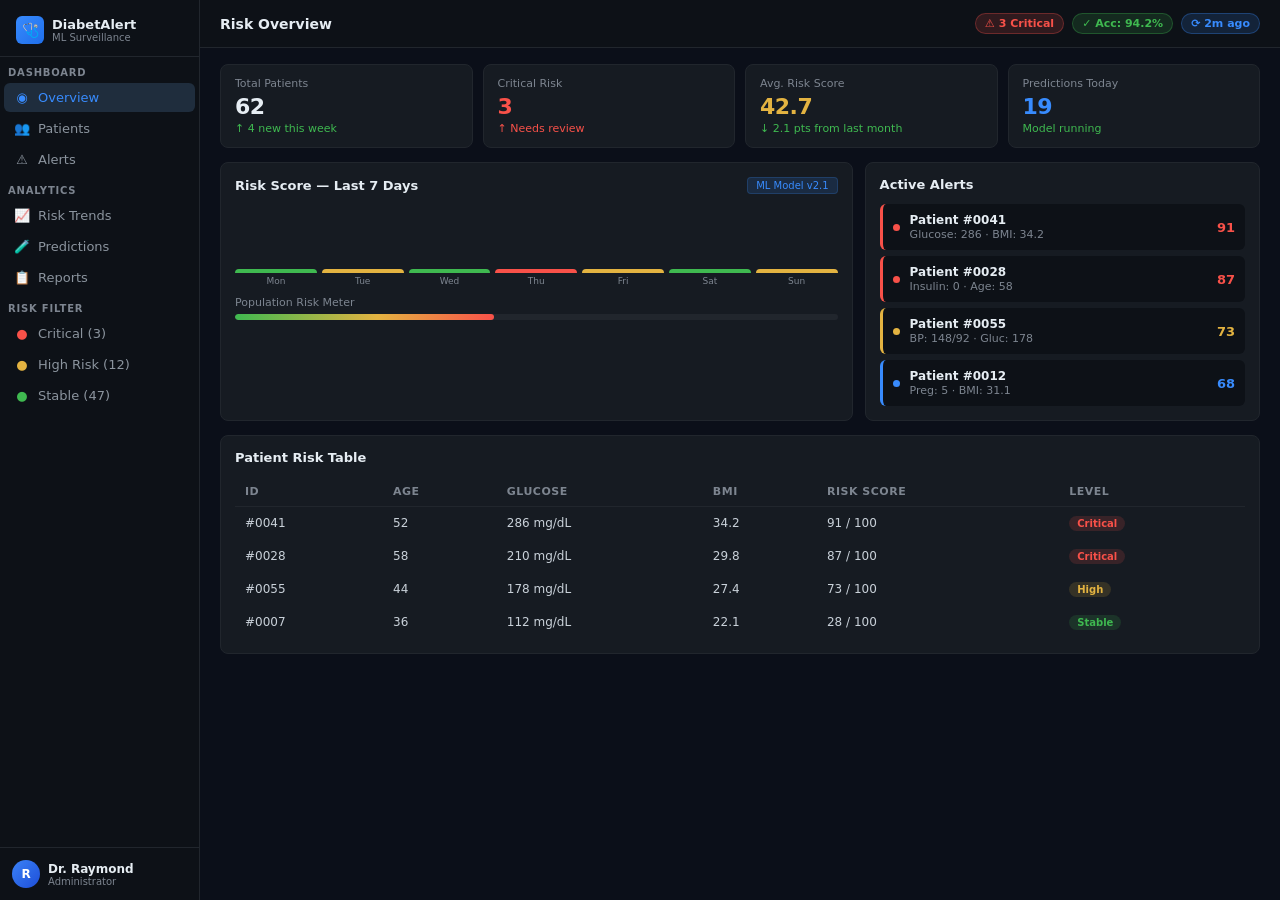
==== ui/diabetes.html @ 234a0478 "Initial portfolio deployment" ====
<!DOCTYPE html>
<html lang="en">
<head>
<meta charset="UTF-8">
<style>
*{margin:0;padding:0;box-sizing:border-box;}
body{background:#0b0f19;color:#c9d1d9;font-family:'Segoe UI',system-ui,-apple-system,sans-serif;height:100vh;overflow:hidden;display:flex;}

/* SIDEBAR */
.sidebar{width:200px;background:#0d1117;border-right:1px solid #21262d;display:flex;flex-direction:column;padding:0;flex-shrink:0;}
.brand{padding:16px 16px 12px;display:flex;align-items:center;gap:8px;border-bottom:1px solid #21262d;}
.brand-icon{width:28px;height:28px;background:linear-gradient(135deg,#388bfd,#1f6feb);border-radius:6px;display:flex;align-items:center;justify-content:center;font-size:14px;flex-shrink:0;}
.brand-name{font-size:13px;font-weight:700;color:#e6edf3;}
.brand-sub{font-size:10px;color:#7d8590;}
.nav-section{padding:10px 8px 4px;font-size:10px;color:#7d8590;letter-spacing:.8px;text-transform:uppercase;font-weight:600;}
.nav-item{display:flex;align-items:center;gap:8px;padding:7px 10px;margin:1px 4px;border-radius:6px;cursor:pointer;font-size:13px;color:#8b949e;transition:.1s;}
.nav-item:hover{background:#161b22;color:#c9d1d9;}
.nav-item.active{background:#1f2d3d;color:#388bfd;}
.nav-icon{width:16px;text-align:center;font-size:13px;flex-shrink:0;}
.status-row{margin-top:auto;padding:12px;border-top:1px solid #21262d;display:flex;align-items:center;gap:8px;}
.status-ava{width:28px;height:28px;border-radius:50%;background:linear-gradient(135deg,#3b82f6,#1d4ed8);display:flex;align-items:center;justify-content:center;font-size:12px;font-weight:700;color:#fff;}
.status-name{font-size:12px;font-weight:600;color:#e6edf3;}
.status-role{font-size:10px;color:#7d8590;}

/* MAIN */
.main{flex:1;display:flex;flex-direction:column;overflow:hidden;}
.topbar{height:48px;background:#0d1117;border-bottom:1px solid #21262d;display:flex;align-items:center;justify-content:space-between;padding:0 20px;flex-shrink:0;}
.topbar-title{font-size:14px;font-weight:700;color:#e6edf3;}
.topbar-right{display:flex;align-items:center;gap:8px;}
.badge{padding:3px 9px;border-radius:12px;font-size:11px;font-weight:600;}
.badge.red{background:rgba(248,81,73,.15);color:#f85149;border:1px solid rgba(248,81,73,.3);}
.badge.green{background:rgba(63,185,80,.15);color:#3fb950;border:1px solid rgba(63,185,80,.3);}
.badge.blue{background:rgba(56,139,253,.15);color:#388bfd;border:1px solid rgba(56,139,253,.3);}

/* CONTENT */
.content{flex:1;overflow-y:auto;padding:16px 20px;display:flex;flex-direction:column;gap:14px;}
.content::-webkit-scrollbar{width:4px;}
.content::-webkit-scrollbar-track{background:transparent;}
.content::-webkit-scrollbar-thumb{background:#30363d;border-radius:2px;}

/* KPI GRID */
.kpi{display:grid;grid-template-columns:repeat(4,1fr);gap:10px;}
.kpi-card{background:#161b22;border:1px solid #21262d;border-radius:8px;padding:12px 14px;}
.kpi-label{font-size:11px;color:#7d8590;margin-bottom:4px;font-weight:500;}
.kpi-value{font-size:22px;font-weight:700;color:#e6edf3;letter-spacing:-.5px;}
.kpi-sub{font-size:11px;margin-top:3px;}
.up{color:#3fb950;}
.down{color:#f85149;}

/* CHARTS ROW */
.charts{display:grid;grid-template-columns:1.6fr 1fr;gap:12px;}
.panel{background:#161b22;border:1px solid #21262d;border-radius:8px;padding:14px;}
.panel-header{display:flex;justify-content:space-between;align-items:center;margin-bottom:12px;}
.panel-title{font-size:13px;font-weight:700;color:#e6edf3;}
.panel-tag{font-size:10px;padding:2px 8px;border-radius:4px;background:rgba(56,139,253,.15);color:#388bfd;border:1px solid rgba(56,139,253,.2);}

/* CHART BARS */
.bars{display:flex;gap:5px;align-items:flex-end;height:80px;}
.bar-col{display:flex;flex-direction:column;align-items:center;gap:3px;flex:1;}
.bar{border-radius:4px 4px 0 0;width:100%;min-height:4px;}
.bar-lbl{font-size:9px;color:#7d8590;}

/* ALERT LIST */
.alert-list{display:flex;flex-direction:column;gap:6px;}
.alert-row{display:flex;align-items:center;gap:10px;padding:9px 10px;background:#0d1117;border-radius:6px;border-left:3px solid;}
.alert-row.critical{border-color:#f85149;}
.alert-row.high{border-color:#e3b341;}
.alert-row.medium{border-color:#388bfd;}
.al-dot{width:7px;height:7px;border-radius:50%;flex-shrink:0;}
.al-info{flex:1;}
.al-name{font-size:12px;font-weight:600;color:#e6edf3;}
.al-meta{font-size:11px;color:#7d8590;margin-top:1px;}
.al-score{font-size:13px;font-weight:800;}

/* RISK METER */
.risk-wrap{margin-top:10px;}
.risk-label{font-size:11px;color:#7d8590;margin-bottom:5px;}
.risk-track{background:#21262d;border-radius:4px;height:6px;overflow:hidden;}
.risk-fill{height:100%;border-radius:4px;background:linear-gradient(90deg,#3fb950 0%,#e3b341 55%,#f85149 100%);}

/* PATIENT TABLE */
.table-wrap{overflow-x:auto;}
table{width:100%;border-collapse:collapse;font-size:12px;}
th{text-align:left;padding:8px 10px;font-size:11px;font-weight:600;color:#7d8590;border-bottom:1px solid #21262d;text-transform:uppercase;letter-spacing:.5px;}
td{padding:9px 10px;border-bottom:1px solid #161b22;color:#c9d1d9;}
tr:hover td{background:#161b22;}
.risk-pill{padding:2px 8px;border-radius:10px;font-size:10px;font-weight:700;}
.risk-crit{background:rgba(248,81,73,.15);color:#f85149;}
.risk-high{background:rgba(227,179,65,.15);color:#e3b341;}
.risk-low{background:rgba(63,185,80,.15);color:#3fb950;}
</style>
</head>
<body>
<!-- SIDEBAR -->
<div class="sidebar">
  <div class="brand">
    <div class="brand-icon">🩺</div>
    <div><div class="brand-name">DiabetAlert</div><div class="brand-sub">ML Surveillance</div></div>
  </div>
  <div class="nav-section">Dashboard</div>
  <div class="nav-item active"><span class="nav-icon">◉</span> Overview</div>
  <div class="nav-item"><span class="nav-icon">👥</span> Patients</div>
  <div class="nav-item"><span class="nav-icon">⚠</span> Alerts</div>
  <div class="nav-section">Analytics</div>
  <div class="nav-item"><span class="nav-icon">📈</span> Risk Trends</div>
  <div class="nav-item"><span class="nav-icon">🧪</span> Predictions</div>
  <div class="nav-item"><span class="nav-icon">📋</span> Reports</div>
  <div class="nav-section">Risk Filter</div>
  <div class="nav-item"><span class="nav-icon" style="color:#f85149">●</span> Critical (3)</div>
  <div class="nav-item"><span class="nav-icon" style="color:#e3b341">●</span> High Risk (12)</div>
  <div class="nav-item"><span class="nav-icon" style="color:#3fb950">●</span> Stable (47)</div>
  <div class="status-row">
    <div class="status-ava">R</div>
    <div><div class="status-name">Dr. Raymond</div><div class="status-role">Administrator</div></div>
  </div>
</div>

<!-- MAIN -->
<div class="main">
  <div class="topbar">
    <div class="topbar-title">Risk Overview</div>
    <div class="topbar-right">
      <span class="badge red">⚠ 3 Critical</span>
      <span class="badge green">✓ Acc: 94.2%</span>
      <span class="badge blue">⟳ 2m ago</span>
    </div>
  </div>

  <div class="content">
    <!-- KPIs -->
    <div class="kpi">
      <div class="kpi-card"><div class="kpi-label">Total Patients</div><div class="kpi-value">62</div><div class="kpi-sub up">↑ 4 new this week</div></div>
      <div class="kpi-card"><div class="kpi-label">Critical Risk</div><div class="kpi-value" style="color:#f85149">3</div><div class="kpi-sub down">↑ Needs review</div></div>
      <div class="kpi-card"><div class="kpi-label">Avg. Risk Score</div><div class="kpi-value" style="color:#e3b341">42.7</div><div class="kpi-sub up">↓ 2.1 pts from last month</div></div>
      <div class="kpi-card"><div class="kpi-label">Predictions Today</div><div class="kpi-value" style="color:#388bfd">19</div><div class="kpi-sub up">Model running</div></div>
    </div>

    <!-- CHARTS -->
    <div class="charts">
      <div class="panel">
        <div class="panel-header"><span class="panel-title">Risk Score — Last 7 Days</span><span class="panel-tag">ML Model v2.1</span></div>
        <div class="bars">
          <div class="bar-col"><div class="bar" style="height:35%;background:#3fb950;"></div><div class="bar-lbl">Mon</div></div>
          <div class="bar-col"><div class="bar" style="height:58%;background:#e3b341;"></div><div class="bar-lbl">Tue</div></div>
          <div class="bar-col"><div class="bar" style="height:40%;background:#3fb950;"></div><div class="bar-lbl">Wed</div></div>
          <div class="bar-col"><div class="bar" style="height:82%;background:#f85149;"></div><div class="bar-lbl">Thu</div></div>
          <div class="bar-col"><div class="bar" style="height:62%;background:#e3b341;"></div><div class="bar-lbl">Fri</div></div>
          <div class="bar-col"><div class="bar" style="height:44%;background:#3fb950;"></div><div class="bar-lbl">Sat</div></div>
          <div class="bar-col"><div class="bar" style="height:54%;background:#e3b341;"></div><div class="bar-lbl">Sun</div></div>
        </div>
        <div class="risk-wrap"><div class="risk-label">Population Risk Meter</div><div class="risk-track"><div class="risk-fill" style="width:43%"></div></div></div>
      </div>
      <div class="panel">
        <div class="panel-header"><span class="panel-title">Active Alerts</span></div>
        <div class="alert-list">
          <div class="alert-row critical"><div class="al-dot" style="background:#f85149;"></div><div class="al-info"><div class="al-name">Patient #0041</div><div class="al-meta">Glucose: 286 · BMI: 34.2</div></div><div class="al-score" style="color:#f85149">91</div></div>
          <div class="alert-row critical"><div class="al-dot" style="background:#f85149;"></div><div class="al-info"><div class="al-name">Patient #0028</div><div class="al-meta">Insulin: 0 · Age: 58</div></div><div class="al-score" style="color:#f85149">87</div></div>
          <div class="alert-row high"><div class="al-dot" style="background:#e3b341;"></div><div class="al-info"><div class="al-name">Patient #0055</div><div class="al-meta">BP: 148/92 · Gluc: 178</div></div><div class="al-score" style="color:#e3b341">73</div></div>
          <div class="alert-row medium"><div class="al-dot" style="background:#388bfd;"></div><div class="al-info"><div class="al-name">Patient #0012</div><div class="al-meta">Preg: 5 · BMI: 31.1</div></div><div class="al-score" style="color:#388bfd">68</div></div>
        </div>
      </div>
    </div>

    <!-- TABLE -->
    <div class="panel">
      <div class="panel-header"><span class="panel-title">Patient Risk Table</span></div>
      <div class="table-wrap">
        <table>
          <tr><th>ID</th><th>Age</th><th>Glucose</th><th>BMI</th><th>Risk Score</th><th>Level</th></tr>
          <tr><td>#0041</td><td>52</td><td>286 mg/dL</td><td>34.2</td><td>91 / 100</td><td><span class="risk-pill risk-crit">Critical</span></td></tr>
          <tr><td>#0028</td><td>58</td><td>210 mg/dL</td><td>29.8</td><td>87 / 100</td><td><span class="risk-pill risk-crit">Critical</span></td></tr>
          <tr><td>#0055</td><td>44</td><td>178 mg/dL</td><td>27.4</td><td>73 / 100</td><td><span class="risk-pill risk-high">High</span></td></tr>
          <tr><td>#0007</td><td>36</td><td>112 mg/dL</td><td>22.1</td><td>28 / 100</td><td><span class="risk-pill risk-low">Stable</span></td></tr>
        </table>
      </div>
    </div>
  </div>
</div>
</body>
</html>
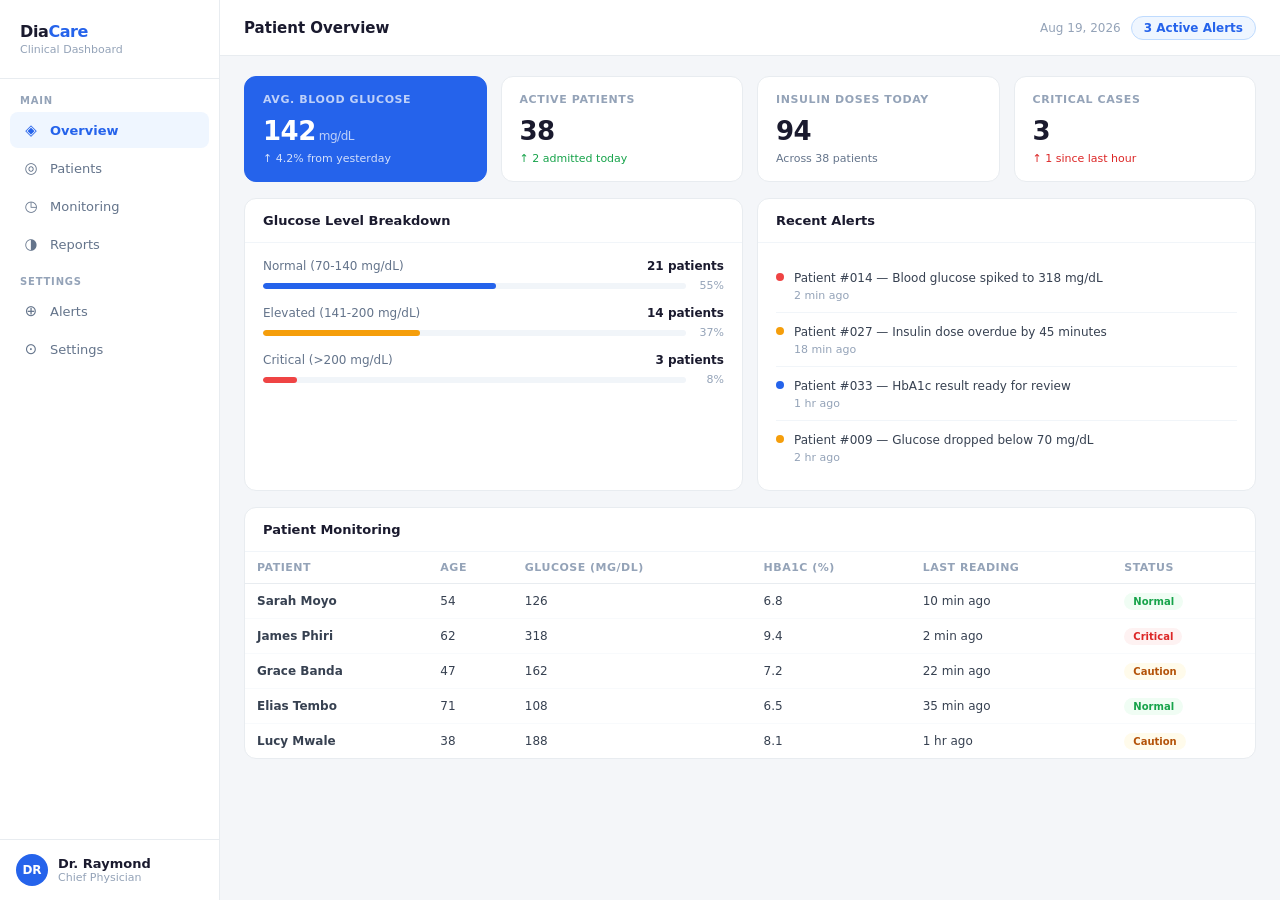
==== commit fc761d62: "Redesign diabetes dashboard — clean professional UI" ====
--- a/ui/diabetes.html
+++ b/ui/diabetes.html
@@ -1,180 +1,201 @@
-<!DOCTYPE html>
+﻿<!DOCTYPE html>
 <html lang="en">
 <head>
 <meta charset="UTF-8">
+<meta name="viewport" content="width=device-width, initial-scale=1.0">
 <style>
 *{margin:0;padding:0;box-sizing:border-box;}
-body{background:#0b0f19;color:#c9d1d9;font-family:'Segoe UI',system-ui,-apple-system,sans-serif;height:100vh;overflow:hidden;display:flex;}
-
-/* SIDEBAR */
-.sidebar{width:200px;background:#0d1117;border-right:1px solid #21262d;display:flex;flex-direction:column;padding:0;flex-shrink:0;}
-.brand{padding:16px 16px 12px;display:flex;align-items:center;gap:8px;border-bottom:1px solid #21262d;}
-.brand-icon{width:28px;height:28px;background:linear-gradient(135deg,#388bfd,#1f6feb);border-radius:6px;display:flex;align-items:center;justify-content:center;font-size:14px;flex-shrink:0;}
-.brand-name{font-size:13px;font-weight:700;color:#e6edf3;}
-.brand-sub{font-size:10px;color:#7d8590;}
-.nav-section{padding:10px 8px 4px;font-size:10px;color:#7d8590;letter-spacing:.8px;text-transform:uppercase;font-weight:600;}
-.nav-item{display:flex;align-items:center;gap:8px;padding:7px 10px;margin:1px 4px;border-radius:6px;cursor:pointer;font-size:13px;color:#8b949e;transition:.1s;}
-.nav-item:hover{background:#161b22;color:#c9d1d9;}
-.nav-item.active{background:#1f2d3d;color:#388bfd;}
-.nav-icon{width:16px;text-align:center;font-size:13px;flex-shrink:0;}
-.status-row{margin-top:auto;padding:12px;border-top:1px solid #21262d;display:flex;align-items:center;gap:8px;}
-.status-ava{width:28px;height:28px;border-radius:50%;background:linear-gradient(135deg,#3b82f6,#1d4ed8);display:flex;align-items:center;justify-content:center;font-size:12px;font-weight:700;color:#fff;}
-.status-name{font-size:12px;font-weight:600;color:#e6edf3;}
-.status-role{font-size:10px;color:#7d8590;}
-
-/* MAIN */
+body{background:#f4f6f9;color:#1a1a2e;font-family:"Segoe UI",system-ui,-apple-system,sans-serif;display:flex;height:100vh;overflow:hidden;}
+.sidebar{width:220px;background:#fff;border-right:1px solid #e8ecf0;display:flex;flex-direction:column;flex-shrink:0;}
+.logo{padding:22px 20px;border-bottom:1px solid #e8ecf0;}
+.logo-text{font-size:16px;font-weight:800;color:#1a1a2e;letter-spacing:-.4px;}
+.logo-text span{color:#2563eb;}
+.logo-sub{font-size:11px;color:#94a3b8;margin-top:2px;}
+.nav{padding:16px 10px;flex:1;}
+.nav-label{font-size:10px;font-weight:700;color:#94a3b8;text-transform:uppercase;letter-spacing:.8px;padding:0 10px;margin-bottom:6px;}
+.nav-item{display:flex;align-items:center;gap:10px;padding:9px 12px;border-radius:8px;cursor:pointer;font-size:13px;color:#64748b;margin-bottom:2px;transition:.15s;}
+.nav-item:hover{background:#f1f5f9;color:#1a1a2e;}
+.nav-item.active{background:#eff6ff;color:#2563eb;font-weight:600;}
+.nav-icon{font-size:15px;width:18px;text-align:center;}
+.sidebar-footer{padding:14px 16px;border-top:1px solid #e8ecf0;display:flex;align-items:center;gap:10px;}
+.avatar{width:32px;height:32px;background:#2563eb;border-radius:50%;display:flex;align-items:center;justify-content:center;color:#fff;font-size:12px;font-weight:700;flex-shrink:0;}
+.user-name{font-size:13px;font-weight:600;color:#1a1a2e;}
+.user-role{font-size:11px;color:#94a3b8;}
 .main{flex:1;display:flex;flex-direction:column;overflow:hidden;}
-.topbar{height:48px;background:#0d1117;border-bottom:1px solid #21262d;display:flex;align-items:center;justify-content:space-between;padding:0 20px;flex-shrink:0;}
-.topbar-title{font-size:14px;font-weight:700;color:#e6edf3;}
-.topbar-right{display:flex;align-items:center;gap:8px;}
-.badge{padding:3px 9px;border-radius:12px;font-size:11px;font-weight:600;}
-.badge.red{background:rgba(248,81,73,.15);color:#f85149;border:1px solid rgba(248,81,73,.3);}
-.badge.green{background:rgba(63,185,80,.15);color:#3fb950;border:1px solid rgba(63,185,80,.3);}
-.badge.blue{background:rgba(56,139,253,.15);color:#388bfd;border:1px solid rgba(56,139,253,.3);}
-
-/* CONTENT */
-.content{flex:1;overflow-y:auto;padding:16px 20px;display:flex;flex-direction:column;gap:14px;}
+.topbar{background:#fff;border-bottom:1px solid #e8ecf0;padding:0 24px;height:56px;display:flex;align-items:center;justify-content:space-between;flex-shrink:0;}
+.topbar-title{font-size:15px;font-weight:700;color:#1a1a2e;}
+.topbar-right{display:flex;align-items:center;gap:10px;}
+.alert-badge{background:#eff6ff;color:#2563eb;border:1px solid #bfdbfe;border-radius:20px;padding:4px 12px;font-size:12px;font-weight:600;}
+.date{font-size:12px;color:#94a3b8;}
+.content{flex:1;overflow-y:auto;padding:20px 24px;display:flex;flex-direction:column;gap:16px;}
 .content::-webkit-scrollbar{width:4px;}
-.content::-webkit-scrollbar-track{background:transparent;}
-.content::-webkit-scrollbar-thumb{background:#30363d;border-radius:2px;}
-
-/* KPI GRID */
-.kpi{display:grid;grid-template-columns:repeat(4,1fr);gap:10px;}
-.kpi-card{background:#161b22;border:1px solid #21262d;border-radius:8px;padding:12px 14px;}
-.kpi-label{font-size:11px;color:#7d8590;margin-bottom:4px;font-weight:500;}
-.kpi-value{font-size:22px;font-weight:700;color:#e6edf3;letter-spacing:-.5px;}
-.kpi-sub{font-size:11px;margin-top:3px;}
-.up{color:#3fb950;}
-.down{color:#f85149;}
-
-/* CHARTS ROW */
-.charts{display:grid;grid-template-columns:1.6fr 1fr;gap:12px;}
-.panel{background:#161b22;border:1px solid #21262d;border-radius:8px;padding:14px;}
-.panel-header{display:flex;justify-content:space-between;align-items:center;margin-bottom:12px;}
-.panel-title{font-size:13px;font-weight:700;color:#e6edf3;}
-.panel-tag{font-size:10px;padding:2px 8px;border-radius:4px;background:rgba(56,139,253,.15);color:#388bfd;border:1px solid rgba(56,139,253,.2);}
-
-/* CHART BARS */
-.bars{display:flex;gap:5px;align-items:flex-end;height:80px;}
-.bar-col{display:flex;flex-direction:column;align-items:center;gap:3px;flex:1;}
-.bar{border-radius:4px 4px 0 0;width:100%;min-height:4px;}
-.bar-lbl{font-size:9px;color:#7d8590;}
-
-/* ALERT LIST */
-.alert-list{display:flex;flex-direction:column;gap:6px;}
-.alert-row{display:flex;align-items:center;gap:10px;padding:9px 10px;background:#0d1117;border-radius:6px;border-left:3px solid;}
-.alert-row.critical{border-color:#f85149;}
-.alert-row.high{border-color:#e3b341;}
-.alert-row.medium{border-color:#388bfd;}
-.al-dot{width:7px;height:7px;border-radius:50%;flex-shrink:0;}
-.al-info{flex:1;}
-.al-name{font-size:12px;font-weight:600;color:#e6edf3;}
-.al-meta{font-size:11px;color:#7d8590;margin-top:1px;}
-.al-score{font-size:13px;font-weight:800;}
-
-/* RISK METER */
-.risk-wrap{margin-top:10px;}
-.risk-label{font-size:11px;color:#7d8590;margin-bottom:5px;}
-.risk-track{background:#21262d;border-radius:4px;height:6px;overflow:hidden;}
-.risk-fill{height:100%;border-radius:4px;background:linear-gradient(90deg,#3fb950 0%,#e3b341 55%,#f85149 100%);}
-
-/* PATIENT TABLE */
+.content::-webkit-scrollbar-thumb{background:#e2e8f0;border-radius:2px;}
+.stat-row{display:grid;grid-template-columns:repeat(4,1fr);gap:14px;}
+.stat-card{background:#fff;border-radius:12px;padding:16px 18px;border:1px solid #e8ecf0;}
+.stat-label{font-size:11px;font-weight:600;color:#94a3b8;text-transform:uppercase;letter-spacing:.6px;margin-bottom:10px;}
+.stat-value{font-size:26px;font-weight:800;color:#1a1a2e;letter-spacing:-.5px;}
+.stat-unit{font-size:12px;color:#94a3b8;margin-left:3px;font-weight:400;}
+.stat-trend{font-size:11px;margin-top:6px;color:#64748b;}
+.stat-trend.up{color:#16a34a;}
+.stat-trend.down{color:#dc2626;}
+.stat-card.primary{background:#2563eb;border-color:#2563eb;}
+.stat-card.primary .stat-label{color:rgba(255,255,255,.7);}
+.stat-card.primary .stat-value{color:#fff;}
+.stat-card.primary .stat-unit{color:rgba(255,255,255,.7);}
+.stat-card.primary .stat-trend{color:rgba(255,255,255,.8);}
+.grid-2{display:grid;grid-template-columns:1fr 1fr;gap:14px;}
+.card{background:#fff;border-radius:12px;border:1px solid #e8ecf0;overflow:hidden;}
+.card-header{padding:14px 18px;border-bottom:1px solid #f1f5f9;display:flex;align-items:center;justify-content:space-between;}
+.card-title{font-size:13px;font-weight:700;color:#1a1a2e;}
+.card-body{padding:16px 18px;}
+.glucose-row{display:flex;align-items:center;justify-content:space-between;margin-bottom:6px;}
+.glucose-label{font-size:12px;color:#64748b;}
+.glucose-val{font-size:12px;font-weight:700;color:#1a1a2e;}
+.bar-wrap{display:flex;align-items:center;margin-bottom:14px;}
+.bar-track{background:#f1f5f9;border-radius:4px;height:6px;flex:1;margin-right:10px;overflow:hidden;}
+.bar-fill{height:100%;border-radius:4px;background:#2563eb;}
+.bar-fill.warn{background:#f59e0b;}
+.bar-fill.alert{background:#ef4444;}
+.bar-pct{font-size:11px;color:#94a3b8;width:28px;text-align:right;}
 .table-wrap{overflow-x:auto;}
 table{width:100%;border-collapse:collapse;font-size:12px;}
-th{text-align:left;padding:8px 10px;font-size:11px;font-weight:600;color:#7d8590;border-bottom:1px solid #21262d;text-transform:uppercase;letter-spacing:.5px;}
-td{padding:9px 10px;border-bottom:1px solid #161b22;color:#c9d1d9;}
-tr:hover td{background:#161b22;}
-.risk-pill{padding:2px 8px;border-radius:10px;font-size:10px;font-weight:700;}
-.risk-crit{background:rgba(248,81,73,.15);color:#f85149;}
-.risk-high{background:rgba(227,179,65,.15);color:#e3b341;}
-.risk-low{background:rgba(63,185,80,.15);color:#3fb950;}
+th{text-align:left;padding:9px 12px;font-size:11px;font-weight:700;color:#94a3b8;text-transform:uppercase;letter-spacing:.5px;border-bottom:1px solid #e8ecf0;}
+td{padding:10px 12px;border-bottom:1px solid #f8fafc;color:#374151;}
+tr:last-child td{border-bottom:none;}
+tr:hover td{background:#f8fafc;}
+.pill{padding:3px 9px;border-radius:20px;font-size:10px;font-weight:700;}
+.pill.normal{background:#f0fdf4;color:#16a34a;}
+.pill.caution{background:#fffbeb;color:#b45309;}
+.pill.critical{background:#fef2f2;color:#dc2626;}
+.alert-item{display:flex;align-items:flex-start;gap:10px;padding:10px 0;border-bottom:1px solid #f1f5f9;}
+.alert-item:last-child{border-bottom:none;}
+.alert-dot{width:8px;height:8px;border-radius:50%;flex-shrink:0;margin-top:4px;}
+.alert-dot.blue{background:#2563eb;}
+.alert-dot.yellow{background:#f59e0b;}
+.alert-dot.red{background:#ef4444;}
+.alert-text{font-size:12px;color:#374151;line-height:1.5;}
+.alert-time{font-size:11px;color:#94a3b8;margin-top:2px;}
+@media(max-width:768px){
+    body{flex-direction:column;overflow-y:auto;height:auto;}
+    .sidebar{width:100%;border-right:none;border-bottom:1px solid #e8ecf0;}
+    .nav{display:flex;flex-direction:row;overflow-x:auto;padding:8px;gap:4px;}
+    .nav-label{display:none;}
+    .nav-item{white-space:nowrap;font-size:12px;padding:6px 10px;}
+    .sidebar-footer{display:none;}
+    .main{overflow:visible;}
+    .content{overflow:visible;padding:14px;}
+    .stat-row{grid-template-columns:1fr 1fr;}
+    .grid-2{grid-template-columns:1fr;}
+}
+@media(max-width:500px){
+    .stat-row{grid-template-columns:1fr;}
+    table{font-size:11px;}
+    th,td{padding:7px 8px;}
+}
 </style>
 </head>
 <body>
-<!-- SIDEBAR -->
+
 <div class="sidebar">
-  <div class="brand">
-    <div class="brand-icon">🩺</div>
-    <div><div class="brand-name">DiabetAlert</div><div class="brand-sub">ML Surveillance</div></div>
-  </div>
-  <div class="nav-section">Dashboard</div>
-  <div class="nav-item active"><span class="nav-icon">◉</span> Overview</div>
-  <div class="nav-item"><span class="nav-icon">👥</span> Patients</div>
-  <div class="nav-item"><span class="nav-icon">⚠</span> Alerts</div>
-  <div class="nav-section">Analytics</div>
-  <div class="nav-item"><span class="nav-icon">📈</span> Risk Trends</div>
-  <div class="nav-item"><span class="nav-icon">🧪</span> Predictions</div>
-  <div class="nav-item"><span class="nav-icon">📋</span> Reports</div>
-  <div class="nav-section">Risk Filter</div>
-  <div class="nav-item"><span class="nav-icon" style="color:#f85149">●</span> Critical (3)</div>
-  <div class="nav-item"><span class="nav-icon" style="color:#e3b341">●</span> High Risk (12)</div>
-  <div class="nav-item"><span class="nav-icon" style="color:#3fb950">●</span> Stable (47)</div>
-  <div class="status-row">
-    <div class="status-ava">R</div>
-    <div><div class="status-name">Dr. Raymond</div><div class="status-role">Administrator</div></div>
-  </div>
+    <div class="logo">
+        <div class="logo-text">Dia<span>Care</span></div>
+        <div class="logo-sub">Clinical Dashboard</div>
+    </div>
+    <div class="nav">
+        <div class="nav-label">Main</div>
+        <div class="nav-item active"><span class="nav-icon">◈</span> Overview</div>
+        <div class="nav-item"><span class="nav-icon">◎</span> Patients</div>
+        <div class="nav-item"><span class="nav-icon">◷</span> Monitoring</div>
+        <div class="nav-item"><span class="nav-icon">◑</span> Reports</div>
+        <div class="nav-label" style="margin-top:14px;">Settings</div>
+        <div class="nav-item"><span class="nav-icon">⊕</span> Alerts</div>
+        <div class="nav-item"><span class="nav-icon">⊙</span> Settings</div>
+    </div>
+    <div class="sidebar-footer">
+        <div class="avatar">DR</div>
+        <div>
+            <div class="user-name">Dr. Raymond</div>
+            <div class="user-role">Chief Physician</div>
+        </div>
+    </div>
 </div>
 
-<!-- MAIN -->
 <div class="main">
-  <div class="topbar">
-    <div class="topbar-title">Risk Overview</div>
-    <div class="topbar-right">
-      <span class="badge red">⚠ 3 Critical</span>
-      <span class="badge green">✓ Acc: 94.2%</span>
-      <span class="badge blue">⟳ 2m ago</span>
-    </div>
-  </div>
-
-  <div class="content">
-    <!-- KPIs -->
-    <div class="kpi">
-      <div class="kpi-card"><div class="kpi-label">Total Patients</div><div class="kpi-value">62</div><div class="kpi-sub up">↑ 4 new this week</div></div>
-      <div class="kpi-card"><div class="kpi-label">Critical Risk</div><div class="kpi-value" style="color:#f85149">3</div><div class="kpi-sub down">↑ Needs review</div></div>
-      <div class="kpi-card"><div class="kpi-label">Avg. Risk Score</div><div class="kpi-value" style="color:#e3b341">42.7</div><div class="kpi-sub up">↓ 2.1 pts from last month</div></div>
-      <div class="kpi-card"><div class="kpi-label">Predictions Today</div><div class="kpi-value" style="color:#388bfd">19</div><div class="kpi-sub up">Model running</div></div>
-    </div>
-
-    <!-- CHARTS -->
-    <div class="charts">
-      <div class="panel">
-        <div class="panel-header"><span class="panel-title">Risk Score — Last 7 Days</span><span class="panel-tag">ML Model v2.1</span></div>
-        <div class="bars">
-          <div class="bar-col"><div class="bar" style="height:35%;background:#3fb950;"></div><div class="bar-lbl">Mon</div></div>
-          <div class="bar-col"><div class="bar" style="height:58%;background:#e3b341;"></div><div class="bar-lbl">Tue</div></div>
-          <div class="bar-col"><div class="bar" style="height:40%;background:#3fb950;"></div><div class="bar-lbl">Wed</div></div>
-          <div class="bar-col"><div class="bar" style="height:82%;background:#f85149;"></div><div class="bar-lbl">Thu</div></div>
-          <div class="bar-col"><div class="bar" style="height:62%;background:#e3b341;"></div><div class="bar-lbl">Fri</div></div>
-          <div class="bar-col"><div class="bar" style="height:44%;background:#3fb950;"></div><div class="bar-lbl">Sat</div></div>
-          <div class="bar-col"><div class="bar" style="height:54%;background:#e3b341;"></div><div class="bar-lbl">Sun</div></div>
-        </div>
-        <div class="risk-wrap"><div class="risk-label">Population Risk Meter</div><div class="risk-track"><div class="risk-fill" style="width:43%"></div></div></div>
-      </div>
-      <div class="panel">
-        <div class="panel-header"><span class="panel-title">Active Alerts</span></div>
-        <div class="alert-list">
-          <div class="alert-row critical"><div class="al-dot" style="background:#f85149;"></div><div class="al-info"><div class="al-name">Patient #0041</div><div class="al-meta">Glucose: 286 · BMI: 34.2</div></div><div class="al-score" style="color:#f85149">91</div></div>
-          <div class="alert-row critical"><div class="al-dot" style="background:#f85149;"></div><div class="al-info"><div class="al-name">Patient #0028</div><div class="al-meta">Insulin: 0 · Age: 58</div></div><div class="al-score" style="color:#f85149">87</div></div>
-          <div class="alert-row high"><div class="al-dot" style="background:#e3b341;"></div><div class="al-info"><div class="al-name">Patient #0055</div><div class="al-meta">BP: 148/92 · Gluc: 178</div></div><div class="al-score" style="color:#e3b341">73</div></div>
-          <div class="alert-row medium"><div class="al-dot" style="background:#388bfd;"></div><div class="al-info"><div class="al-name">Patient #0012</div><div class="al-meta">Preg: 5 · BMI: 31.1</div></div><div class="al-score" style="color:#388bfd">68</div></div>
-        </div>
-      </div>
-    </div>
-
-    <!-- TABLE -->
-    <div class="panel">
-      <div class="panel-header"><span class="panel-title">Patient Risk Table</span></div>
-      <div class="table-wrap">
-        <table>
-          <tr><th>ID</th><th>Age</th><th>Glucose</th><th>BMI</th><th>Risk Score</th><th>Level</th></tr>
-          <tr><td>#0041</td><td>52</td><td>286 mg/dL</td><td>34.2</td><td>91 / 100</td><td><span class="risk-pill risk-crit">Critical</span></td></tr>
-          <tr><td>#0028</td><td>58</td><td>210 mg/dL</td><td>29.8</td><td>87 / 100</td><td><span class="risk-pill risk-crit">Critical</span></td></tr>
-          <tr><td>#0055</td><td>44</td><td>178 mg/dL</td><td>27.4</td><td>73 / 100</td><td><span class="risk-pill risk-high">High</span></td></tr>
-          <tr><td>#0007</td><td>36</td><td>112 mg/dL</td><td>22.1</td><td>28 / 100</td><td><span class="risk-pill risk-low">Stable</span></td></tr>
-        </table>
-      </div>
-    </div>
-  </div>
+    <div class="topbar">
+        <div class="topbar-title">Patient Overview</div>
+        <div class="topbar-right">
+            <div class="date">Aug 19, 2026</div>
+            <div class="alert-badge">3 Active Alerts</div>
+        </div>
+    </div>
+    <div class="content">
+
+        <div class="stat-row">
+            <div class="stat-card primary">
+                <div class="stat-label">Avg. Blood Glucose</div>
+                <div class="stat-value">142<span class="stat-unit">mg/dL</span></div>
+                <div class="stat-trend">&#8593; 4.2% from yesterday</div>
+            </div>
+            <div class="stat-card">
+                <div class="stat-label">Active Patients</div>
+                <div class="stat-value">38</div>
+                <div class="stat-trend up">&#8593; 2 admitted today</div>
+            </div>
+            <div class="stat-card">
+                <div class="stat-label">Insulin Doses Today</div>
+                <div class="stat-value">94</div>
+                <div class="stat-trend">Across 38 patients</div>
+            </div>
+            <div class="stat-card">
+                <div class="stat-label">Critical Cases</div>
+                <div class="stat-value">3</div>
+                <div class="stat-trend down">&#8593; 1 since last hour</div>
+            </div>
+        </div>
+
+        <div class="grid-2">
+            <div class="card">
+                <div class="card-header"><div class="card-title">Glucose Level Breakdown</div></div>
+                <div class="card-body">
+                    <div class="glucose-row"><span class="glucose-label">Normal (70-140 mg/dL)</span><span class="glucose-val">21 patients</span></div>
+                    <div class="bar-wrap"><div class="bar-track"><div class="bar-fill" style="width:55%"></div></div><span class="bar-pct">55%</span></div>
+                    <div class="glucose-row"><span class="glucose-label">Elevated (141-200 mg/dL)</span><span class="glucose-val">14 patients</span></div>
+                    <div class="bar-wrap"><div class="bar-track"><div class="bar-fill warn" style="width:37%"></div></div><span class="bar-pct">37%</span></div>
+                    <div class="glucose-row"><span class="glucose-label">Critical (&gt;200 mg/dL)</span><span class="glucose-val">3 patients</span></div>
+                    <div class="bar-wrap"><div class="bar-track"><div class="bar-fill alert" style="width:8%"></div></div><span class="bar-pct">8%</span></div>
+                </div>
+            </div>
+            <div class="card">
+                <div class="card-header"><div class="card-title">Recent Alerts</div></div>
+                <div class="card-body">
+                    <div class="alert-item"><div class="alert-dot red"></div><div><div class="alert-text">Patient #014 — Blood glucose spiked to 318 mg/dL</div><div class="alert-time">2 min ago</div></div></div>
+                    <div class="alert-item"><div class="alert-dot yellow"></div><div><div class="alert-text">Patient #027 — Insulin dose overdue by 45 minutes</div><div class="alert-time">18 min ago</div></div></div>
+                    <div class="alert-item"><div class="alert-dot blue"></div><div><div class="alert-text">Patient #033 — HbA1c result ready for review</div><div class="alert-time">1 hr ago</div></div></div>
+                    <div class="alert-item"><div class="alert-dot yellow"></div><div><div class="alert-text">Patient #009 — Glucose dropped below 70 mg/dL</div><div class="alert-time">2 hr ago</div></div></div>
+                </div>
+            </div>
+        </div>
+
+        <div class="card">
+            <div class="card-header"><div class="card-title">Patient Monitoring</div></div>
+            <div class="table-wrap">
+                <table>
+                    <thead>
+                        <tr><th>Patient</th><th>Age</th><th>Glucose (mg/dL)</th><th>HbA1c (%)</th><th>Last Reading</th><th>Status</th></tr>
+                    </thead>
+                    <tbody>
+                        <tr><td><strong>Sarah Moyo</strong></td><td>54</td><td>126</td><td>6.8</td><td>10 min ago</td><td><span class="pill normal">Normal</span></td></tr>
+                        <tr><td><strong>James Phiri</strong></td><td>62</td><td>318</td><td>9.4</td><td>2 min ago</td><td><span class="pill critical">Critical</span></td></tr>
+                        <tr><td><strong>Grace Banda</strong></td><td>47</td><td>162</td><td>7.2</td><td>22 min ago</td><td><span class="pill caution">Caution</span></td></tr>
+                        <tr><td><strong>Elias Tembo</strong></td><td>71</td><td>108</td><td>6.5</td><td>35 min ago</td><td><span class="pill normal">Normal</span></td></tr>
+                        <tr><td><strong>Lucy Mwale</strong></td><td>38</td><td>188</td><td>8.1</td><td>1 hr ago</td><td><span class="pill caution">Caution</span></td></tr>
+                    </tbody>
+                </table>
+            </div>
+        </div>
+
+    </div>
 </div>
+
 </body>
 </html>
